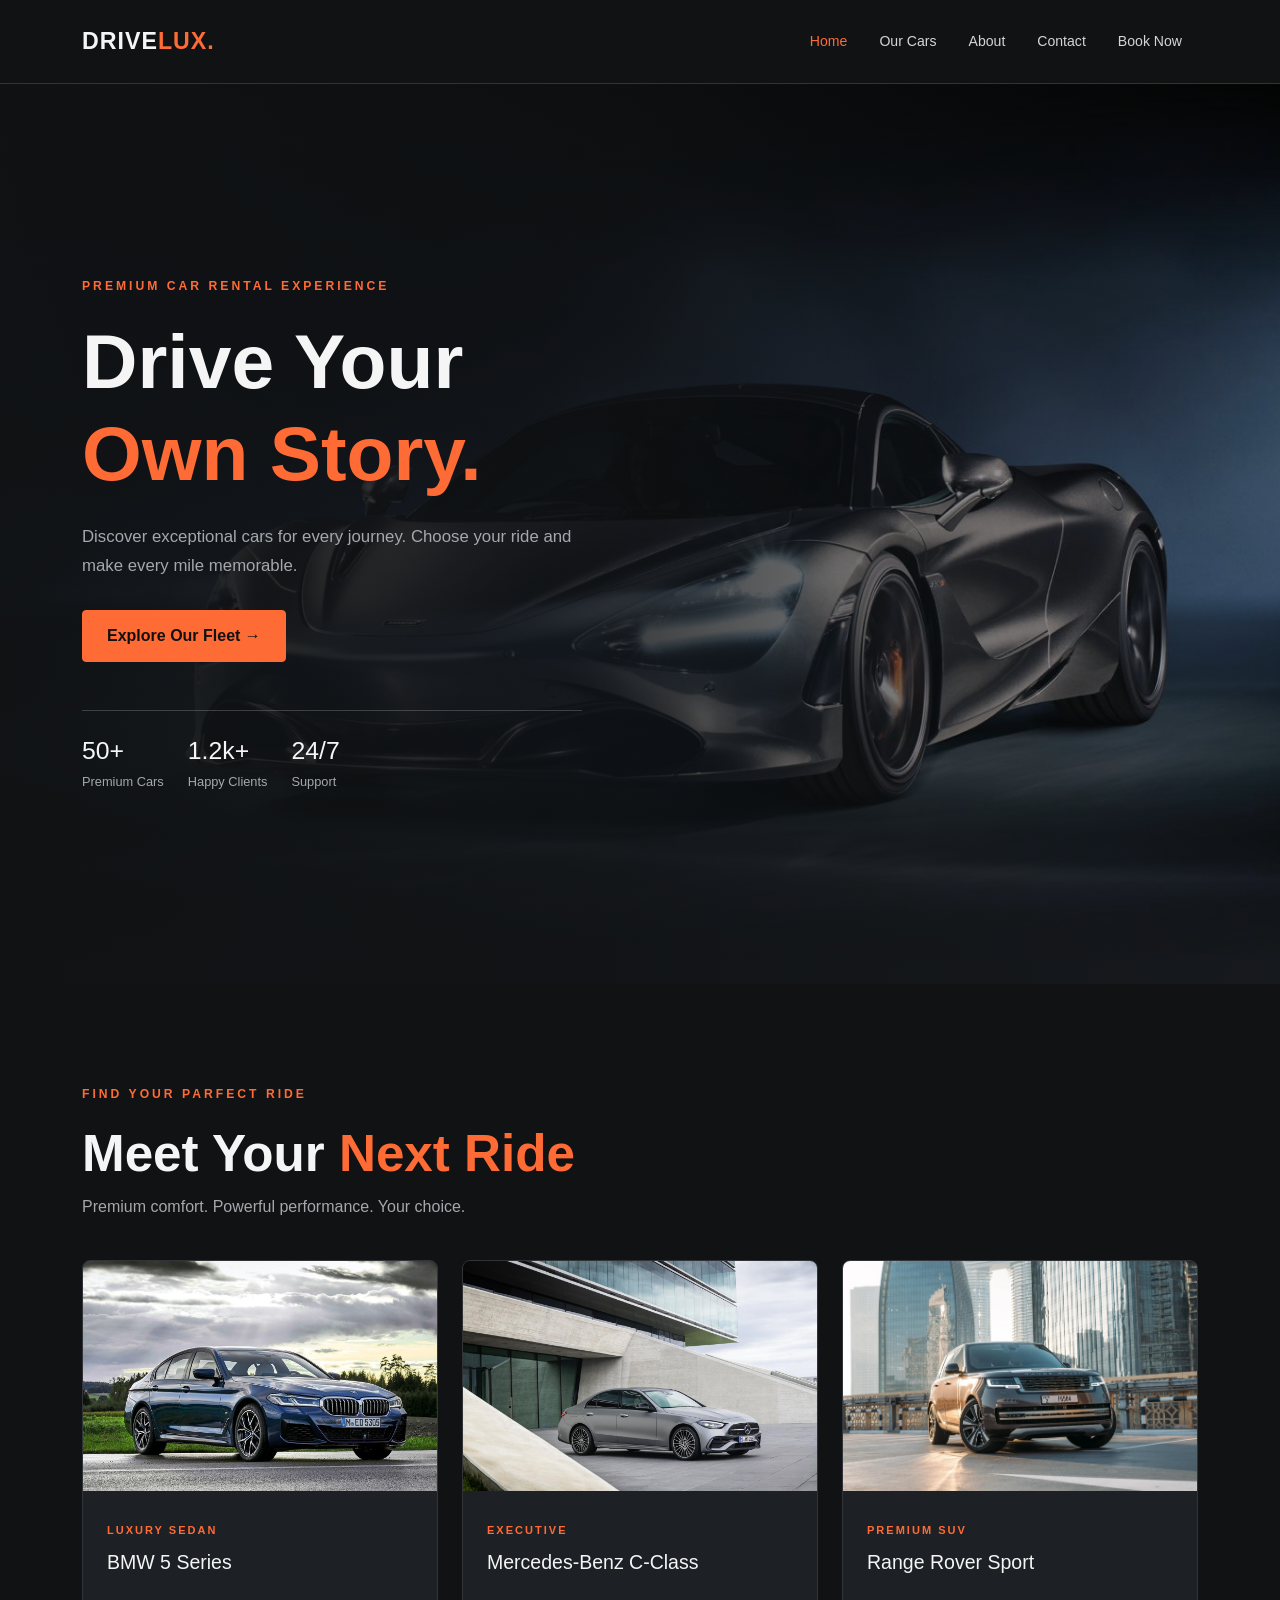
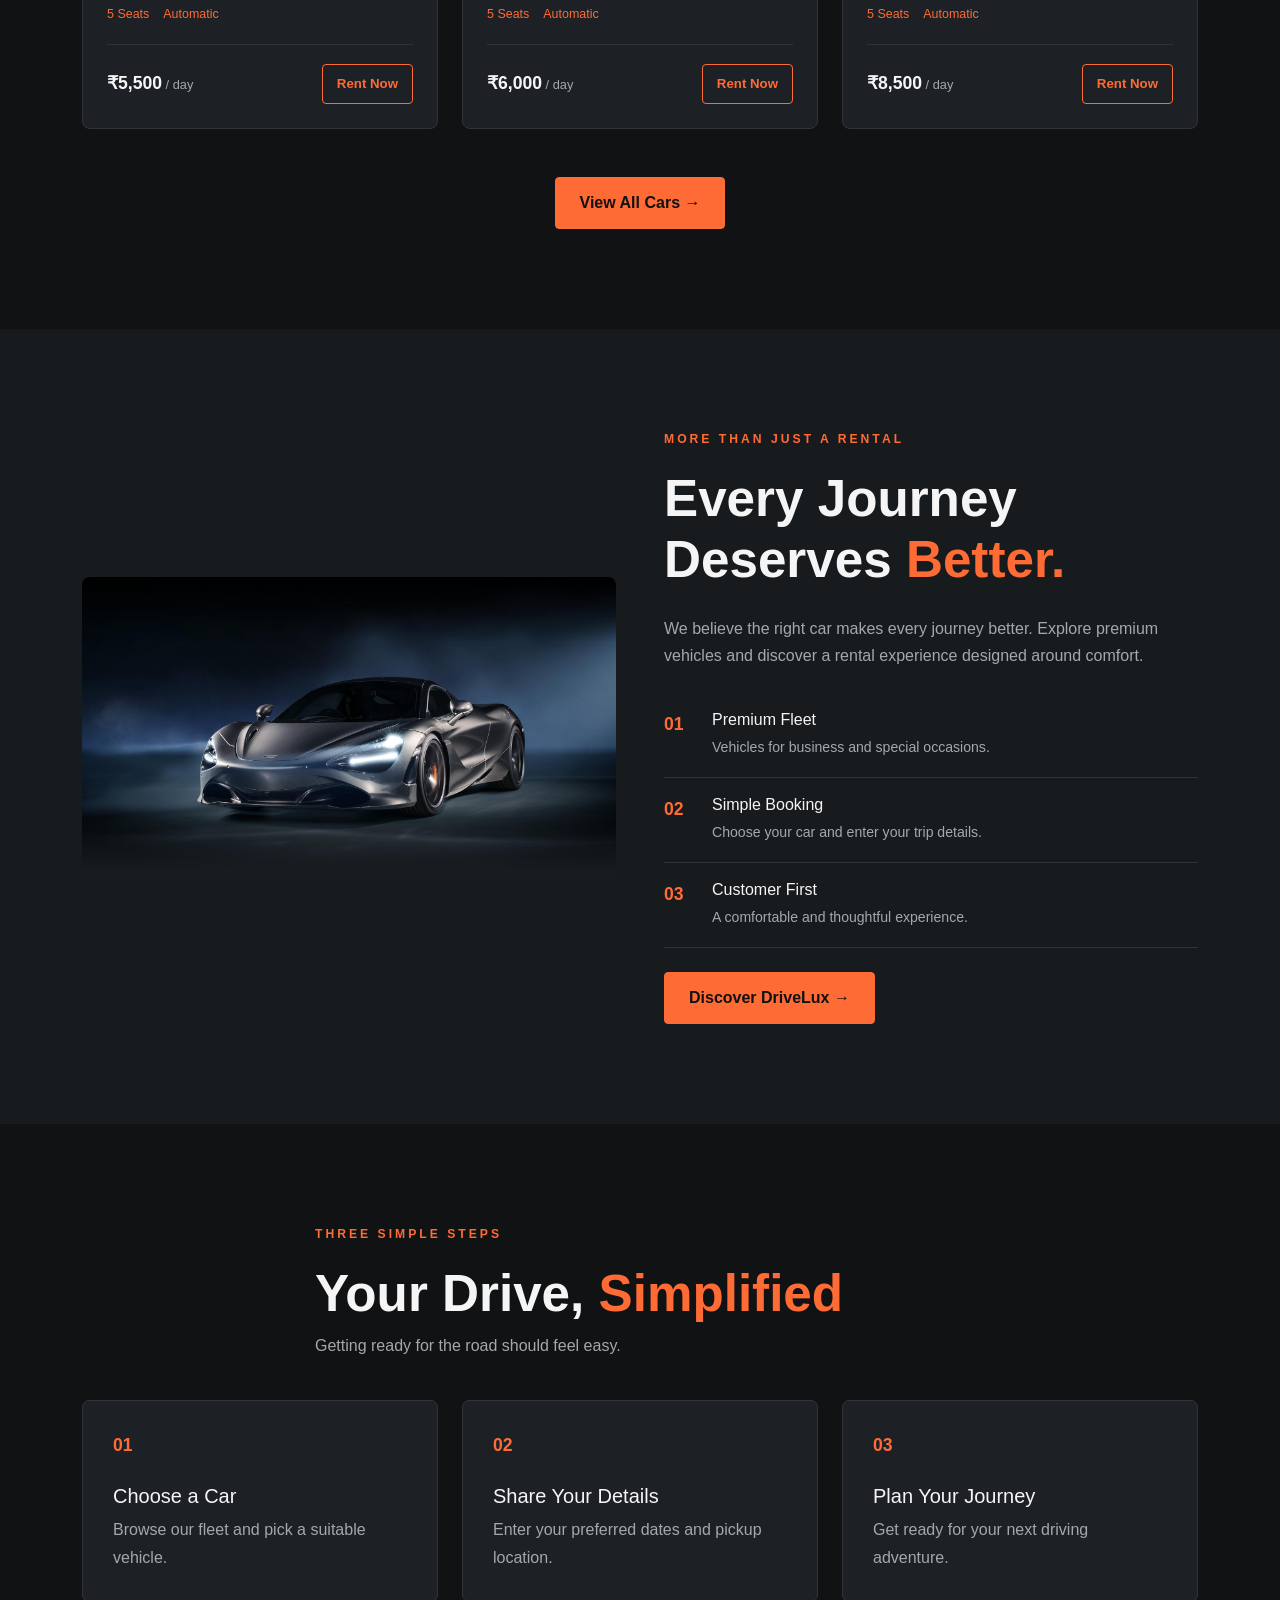
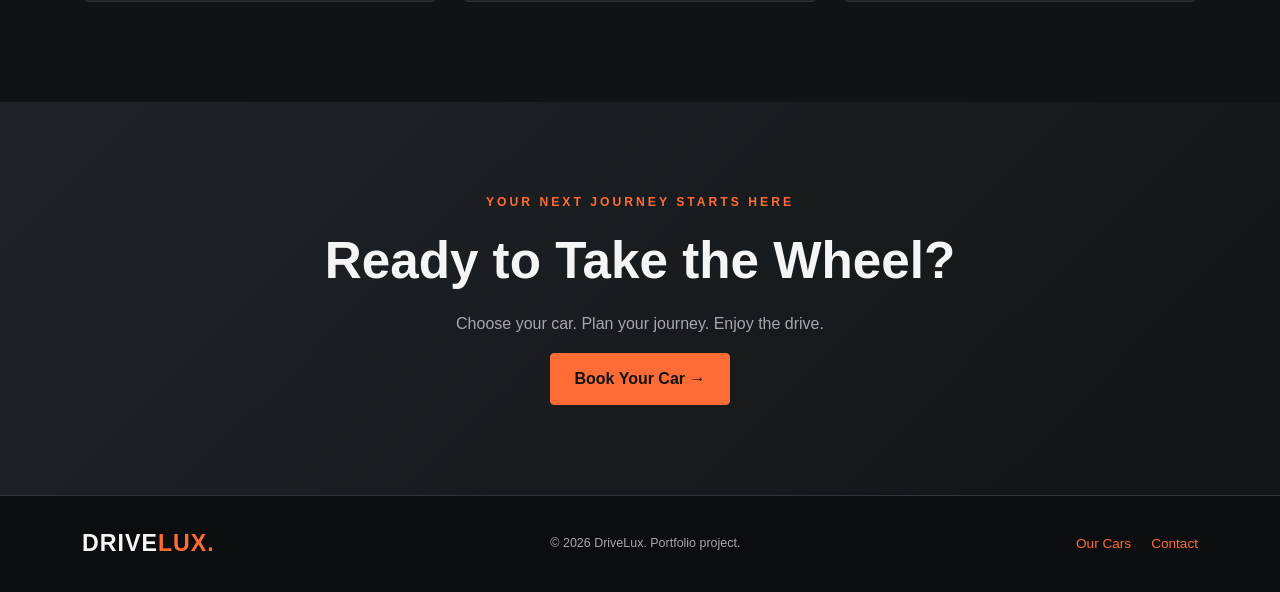
==== index.html @ 6ef49164 "Initial commit: DriveLux website" ====
<!DOCTYPE html>
<html lang="en">
<head>
    <meta charset="UTF-8">
    <meta name="viewport" content="width=device-width, initial-scale=1.0">
    <title>DriveLux | Premium Car Rentals</title>

    <link rel="stylesheet" href="Bootstrap/bootstrap.min.css">

    <link rel="stylesheet" href="style.css">
</head>
<body>
    
    <!-- Navbar -->

    <nav class="navbar navbar-dark custom-nav">

        <div class="container">

            <a href="index.html" class="navbar-brand fw-bold">
                DRIVE<span>LUX.</span>
            </a>

            <div class="navbar-nav flex-row flex-wrap">

                <a href="index.html" class="nav-link px-2 px-md-3 active">Home</a>

                <a href="cars.html" class="nav-link px-2 px-md-3">Our Cars</a>

                <a href="about.html" class="nav-link px-2 px-md-3">About</a>

                <a href="contact.html" class="nav-link px-2 px-md-3">Contact</a>

                <a href="booking.html" class="nav-link px-2 px-md-3">Book Now</a>
            </div>
        </div>
    </nav>

    <!-- Hero Section -->

    <header class="hero-section">

        <div class="container">

            <div class="row align-items-center min-vh-100">

                <div class="col-lg-7 hero-content">

                    <p class="eyebrow">
                        PREMIUM CAR RENTAL EXPERIENCE
                    </p>

                    <h1>
                        Drive Your<br>
                        <span>Own Story.</span>
                    </h1>

                    <p class="hero-text">
                        Discover exceptional cars for every journey.
                        Choose your ride and make every mile memorable.
                    </p>

                    <a href="cars.html" class="btn btn-accent">
                        Explore Our Fleet →
                    </a>

                    <div class="hero-stats d-flex gap-4 mt-5 flex-wrap">

                        <div>
                            <h3>50+</h3>
                            <p>Premium Cars</p>
                        </div>

                        <div>
                            <h3>1.2k+</h3>
                            <p>Happy Clients</p>
                        </div>

                        <div>
                            <h3>24/7</h3>
                            <p>Support</p>
                        </div>
                    </div>
                </div>
            </div>
        </div>
    </header>

    <!-- Featured Cars -->

    <section class="section-padding">

        <div class="container">

            <div class="section-heading">

                <p class="eyebrow">FIND YOUR PARFECT RIDE</p>

                <h2>
                    Meet Your
                    <span>Next Ride</span>
                </h2>

                <p>Premium comfort. Powerful performance. Your choice.</p>
            </div>

            <div class="row g-4 mt-3">

                <div class="col-md-6 col-lg-4">

                    <div class="car-card">

                        <img src="img/bmw.jpg" alt="BMW luxury sedan" class="img-fluid car-image">

                        <div class="car-info">
                            <span class="car-type">LUXURY SEDAN</span>
                            <h3>BMW 5 Series</h3>

                            <div class="car-details">
                                <span>5 Seats</span>
                                <span>Automatic</span>
                            </div>

                            <div class="car-bottom">
                                <p><strong>₹5,500</strong> / day</p>

                                <a href="booking.html" class="btn btn-outline-accent">
                                    Rent Now
                                </a>
                            </div>
                        </div>
                    </div>
                </div>

                <div class="col-md-6 col-lg-4">

                    <div class="car-card">

                        <img src="img/mercedes.jpg" alt="Mercedes-Benz sedan" class="img-fluid car-image">

                        <div class="car-info">
                            <span class="car-type">EXECUTIVE</span>
                            <h3>Mercedes-Benz C-Class</h3>

                            <div class="car-details">
                                <span>5 Seats</span>
                                <span>Automatic</span>
                            </div>

                            <div class="car-bottom">

                                <p><strong>₹6,000</strong> / day</p>

                                <a href="booking.html" class="btn btn-outline-accent">
                                    Rent Now
                                </a>
                            </div>
                        </div>
                    </div>
                </div>

                <div class="col-md-6 col-lg-4">
                    
                    <div class="car-card">

                        <img src="img/suv.jpg" alt="Premium SUV" class="img-fluid car-image">

                        <div class="car-info">
                            <span class="car-type">PREMIUM SUV</span>
                            <h3>Range Rover Sport</h3>

                            <div class="car-details">
                                <span>5 Seats</span>
                                <span>Automatic</span>
                            </div>

                            <div class="car-bottom">
                                <p><strong>₹8,500</strong> / day</p>

                                <a href="booking.html" class="btn btn-outline-accent">
                                    Rent Now
                                </a>
                            </div>
                        </div>
                    </div>
                </div>

            </div>

            <div class="text-center mt-5">

                <a href="cars.html" class="btn btn-accent">
                    View All Cars →
                </a>
            </div>
        </div>
    </section>

    <!-- About Preview -->
     
    <section class="about-section section-padding">

        <div class="container">

            <div class="row align-items-center g-5">

                <div class="col-lg-6">

                    <img src="img/hero-car.jpg" alt="Luxury car" class="img-fluid about-image">
                    
                </div>

                <div class="col-lg-6">

                    <p class="eyebrow">MORE THAN JUST A RENTAL</p>

                    <h2>
                        Every Journey<br>
                        Deserves <span>Better.</span>
                    </h2>

                    <p class="about-text">
                        We believe the right car makes every journey
                        better. Explore premium vehicles and discover
                        a rental experience designed around comfort.
                    </p>

                    <div class="feature-line">

                        <span>01</span>

                        <div>
                            <h4>Premium Fleet</h4>
                            <p>Vehicles for business and special occasions.</p>
                        </div>
                    </div>

                    <div class="feature-line">

                        <span>02</span>

                        <div>
                            <h4>Simple Booking</h4>
                            <p>Choose your car and enter your trip details.</p>
                        </div>
                    </div>

                    <div class="feature-line">

                        <span>03</span>

                        <div>
                            <h4>Customer First</h4>
                            <p>A comfortable and thoughtful experience.</p>
                        </div>
                    </div>

                    <a href="about.html" class="btn btn-accent mt-4">
                        Discover DriveLux →
                    </a>
                </div>
            </div>
        </div>
    </section>


    <!-- How It Works -->

    <section class="section-padding">

        <div class="container">

            <div class="section-heading text mx-auto">

                <p class="eyebrow">THREE SIMPLE STEPS</p>

                <h2>Your Drive, <span>Simplified</span></h2>

                <p>
                    Getting ready for the road should feel easy.
                </p>
            </div>

            <div class="row g-4 mt-3">

                <div class="col-md-4">

                    <div class="step-card">

                        <span>01</span>

                        <h3>Choose a Car</h3>
                        <p>Browse our fleet and pick a suitable vehicle.</p>
                    </div>
                </div>

                <div class="col-md-4">

                    <div class="step-card">

                        <span>02</span>

                        <h3>Share Your Details</h3>
                        <p>Enter your preferred dates and pickup location.</p>
                    </div>
                </div>

                <div class="col-md-4">

                    <div class="step-card">

                        <span>03</span>

                        <h3>Plan Your Journey</h3>
                        <p>Get ready for your next driving adventure.</p>
                    </div>
                </div>
            </div>
        </div>
    </section>

    <!-- Call to Action -->

    <section class="cta-section">

        <div class="container text-center">

            <p class="eyebrow">YOUR NEXT JOURNEY STARTS HERE</p>
            <h2>Ready to Take the Wheel?</h2>
            <p>Choose your car. Plan your journey. Enjoy the drive.</p>

            <a href="booking.html" class="btn btn-accent mt-3">
                Book Your Car →
            </a>
        </div>
    </section>

    <!-- Footer -->

    <footer class="site-footer">

        <div class="container footer-inner">

            <a href="index.html" class="navbar-brand fw-bold">
                DRIVE<span>LUX.</span>
            </a>

            <p>© 2026 DriveLux. Portfolio project.</p>

            <div class="footer-links">
                <a href="cars.html">Our Cars</a>
                <a href="contact.html">Contact</a>
            </div>
        </div>
    </footer>
</body>
</html>
---- style.css ----
/* =========================
   1. GLOBAL STYLES
========================= */

:root {
    --black: #101214;
    --dark: #181b1e;
    --card: #1d2125;
    --orange: #ff6b35;
    --white: #f5f5f5;
    --muted: #a4a8ad;
    --border: #303438;
}

* {
    box-sizing: border-box;
}

html {
    scroll-behavior: smooth;
    scroll-padding-top: 90px;
}

body {
    margin: 0;
    background: var(--black);
    color: var(--white);
    font-family: Arial, Helvetica, sans-serif;
    line-height: 1.7;
}

h1, h2, h3, h4 {
    margin-top: 0;
    line-height: 1.2;
}

h1 {
    font-size: clamp(2.8rem, 6vw, 5.5rem);
    font-weight: 800;
}

h2 {
    font-size: clamp(2rem, 4vw, 3.2rem);
    font-weight: 750;
}

p {
    color: var(--muted);
}

a {
    text-decoration: none;
}

span {
    color: var(--orange);
}

.section-padding {
    padding: 100px 0;
}

.eyebrow {
    color: var(--orange);
    font-size: 0.76rem;
    font-weight: 700;
    letter-spacing: 3px;
    margin-bottom: 18px;
}

/* =========================
   2. NAVBAR
========================= */

.custom-nav {
    background: #101214;
    border-bottom: 1px solid var(--border);
    padding: 17px 0;
}

.navbar-brand {
    color: var(--white);
    font-size: 1.45rem;
    letter-spacing: 1px;
}

.navbar-brand span {
    color: var(--orange);
}

.navbar .nav-link {
    color: #d3d5d7;
    font-size: 0.88rem;
    transition: color 0.3s ease;
}

.navbar .nav-link:hover,
.navbar .nav-link.active {
    color: var(--orange);
}

/* =========================
   3. BUTTONS
========================= */

.btn-accent {
    display: inline-block;
    background: var(--orange);
    color: #111;
    border: 1px solid var(--orange);
    border-radius: 4px;
    padding: 13px 24px;
    font-weight: 700;
    transition: 0.3s ease;
}

.btn-accent:hover {
    background: transparent;
    color: var(--orange);
}

.button-arrow {
    color: inherit;
}

.btn-outline-accent {
    color: var(--orange);
    border: 1px solid var(--orange);
    border-radius: 4px;
    padding: 9px 14px;
    font-size: 0.83rem;
    font-weight: 700;
}

.btn-outline-accent:hover {
    background: var(--orange);
    color: #111;
}

/* =========================
   4. HOME HERO
========================= */

.hero-section {
    min-height: 100vh;
    background:
        linear-gradient(
            90deg,
            rgba(16, 18, 20, 0.98),
            rgba(16, 18, 20, 0.80),
            rgba(16, 18, 20, 0.22)
        ),
        url("img/hero-car.jpg") center / cover no-repeat;
}

.hero-content {
    padding-top: 60px;
    padding-bottom: 60px;
}

.hero-content h1 {
    margin-bottom: 24px;
}

.hero-content h1 span {
    color: var(--orange);
}

.hero-text {
    max-width: 500px;
    font-size: 1.05rem;
    margin-bottom: 30px;
}

.hero-stats {
    border-top: 1px solid #ffffff30;
    padding-top: 25px;
    max-width: 500px;
}

.hero-stats h3 {
    font-size: 1.55rem;
    margin-bottom: 5px;
}

.hero-stats p {
    font-size: 0.8rem;
    margin-bottom: 0;
}

/* =========================
   5. SECTION HEADINGS
========================= */

.section-heading {
    max-width: 650px;
}

.section-heading h2 span {
    color: var(--orange);
}

.section-heading > p:last-child {
    margin-bottom: 0;
}

/* =========================
   6. CAR CARDS
========================= */

.car-card {
    height: 100%;
    background: var(--card);
    border: 1px solid var(--border);
    border-radius: 8px;
    overflow: hidden;
    transition: transform 0.3s ease,
                border-color 0.3s ease;
}

.car-card:hover {
    transform: translateY(-6px);
    border-color: var(--orange);
}

.car-image {
    display: block;
    width: 100%;
    height: 230px;
    object-fit: cover;
    background: #272b2f;
}

.car-info {
    padding: 24px;
}

.car-type {
    display: inline-block;
    color: var(--orange);
    font-size: 0.69rem;
    letter-spacing: 2px;
    font-weight: 700;
    margin-bottom: 12px;
}

.car-info h3 {
    font-size: 1.22rem;
    margin-bottom: 14px;
}

.car-info > p {
    font-size: 0.9rem;
    min-height: 48px;
}

.car-details {
    display: flex;
    gap: 14px;
    flex-wrap: wrap;
    padding: 15px 0 19px;
    border-bottom: 1px solid var(--border);
    color: var(--muted);
    font-size: 0.78rem;
}

.car-bottom {
    display: flex;
    justify-content: space-between;
    align-items: center;
    gap: 12px;
    flex-wrap: wrap;
    padding-top: 19px;
}

.car-bottom p {
    margin-bottom: 0;
    font-size: 0.8rem;
}

.car-bottom strong {
    color: var(--white);
    font-size: 1.1rem;
}

/* =========================
   7. ABOUT SECTION
========================= */

.about-section {
    background: var(--dark);
}

.about-image {
    width: 100%;
    min-height: 300px;
    max-height: 540px;
    object-fit: cover;
    border-radius: 8px;
}

.about-text {
    margin: 24px 0;
}

.feature-line {
    display: flex;
    gap: 20px;
    padding: 17px 0;
    border-bottom: 1px solid var(--border);
}

.feature-line > span,
.summary-point > span {
    font-size: 1.1rem;
    font-weight: 800;
    color: var(--orange);
    flex: 0 0 28px;
}

.feature-line h4,
.summary-point h4 {
    font-size: 1rem;
    margin-bottom: 7px;
}

.feature-line p,
.summary-point p {
    margin-bottom: 0;
    font-size: 0.88rem;
}

/* =========================
   8. HOW IT WORKS
========================= */

.step-card,
.value-card {
    height: 100%;
    padding: 30px;
    background: var(--card);
    border: 1px solid var(--border);
    border-radius: 7px;
}

.step-card > span,
.value-number {
    display: inline-block;
    color: var(--orange);
    font-size: 1.1rem;
    font-weight: 800;
    margin-bottom: 24px;
}

.step-card h3,
.value-card h3 {
    font-size: 1.25rem;
}

.step-card p,
.value-card p {
    margin-bottom: 0;
}

/* =========================
   9. CALL TO ACTION
========================= */

.cta-section {
    padding: 90px 20px;
    background: linear-gradient(135deg, #202428, #121416);
}

.cta-section h2 {
    margin-bottom: 18px;
}

.cta-section > .container > p:not(.eyebrow) {
    margin-bottom: 0;
}

/* =========================
   10. INNER PAGE BANNERS
========================= */

.page-banner {
    padding: 78px 0;
    background: linear-gradient(120deg, #22272b, #101214 75%);
    border-bottom: 1px solid var(--border);
}

.page-banner h1 {
    font-size: clamp(2.5rem, 5.5vw, 4.4rem);
    margin-bottom: 18px;
}

.page-banner h1 span {
    color: var(--orange);
}

.page-banner .container > p:last-of-type {
    max-width: 680px;
    margin-bottom: 0;
}

.fleet-tags {
    display: flex;
    gap: 10px;
    flex-wrap: wrap;
    margin-top: 28px;
}

.fleet-tags span {
    color: #e9e9e9;
    border: 1px solid #44494e;
    padding: 7px 13px;
    border-radius: 30px;
    font-size: 0.8rem;
}

.note-panel {
    background: #1a1e21;
    border-left: 3px solid var(--orange);
    padding: 18px 20px;
    color: var(--muted);
    font-size: 0.9rem;
}

.note-panel strong {
    color: var(--white);
}

/* =========================
   11. BOOKING FORMS
========================= */

.booking-card,
.booking-summary,
.contact-info-card {
    height: 100%;
    padding: 32px;
    background: var(--card);
    border: 1px solid var(--border);
    border-radius: 8px;
}

.booking-card h2,
.booking-summary h2,
.contact-info-card h2 {
    font-size: 1.8rem;
}

.form-intro {
    margin-bottom: 30px;
}

.form-heading {
    font-size: 1rem;
    margin: 30px 0 20px;
    padding-bottom: 14px;
    border-bottom: 1px solid var(--border);
}

.form-label {
    color: #e8e9ea;
    font-size: 0.88rem;
    font-weight: 600;
}

.form-control,
.form-select {
    min-height: 48px;
    background-color: #131619;
    border: 1px solid #393e43;
    border-radius: 4px;
    color: var(--white);
}

.form-control::placeholder {
    color: #777e85;
}

.form-control:focus,
.form-select:focus {
    background-color: #131619;
    color: var(--white);
    border-color: var(--orange);
    box-shadow: 0 0 0 0.2rem #ff6b3525;
}

.form-select option {
    background: #131619;
    color: var(--white);
}

textarea.form-control {
    min-height: 110px;
}

.privacy-note {
    font-size: 0.76rem;
    text-align: center;
    margin-bottom: 0;
}

.summary-image {
    width: 100%;
    height: 220px;
    object-fit: cover;
    border-radius: 5px;
    margin: 20px 0 25px;
}

.summary-point {
    display: flex;
    gap: 18px;
    padding: 18px 0;
    border-bottom: 1px solid var(--border);
}

.summary-notice {
    margin-top: 25px;
    padding: 20px;
    background: #141719;
    border-left: 3px solid var(--orange);
}

.summary-notice strong {
    display: block;
    margin-bottom: 12px;
}

.summary-notice p {
    line-height: 2;
    margin-bottom: 10px;
    font-size: 0.86rem;
}

.summary-notice small {
    color: var(--muted);
    font-size: 0.74rem;
}

/* =========================
   12. CONTACT PAGE
========================= */

.contact-info-card {
    background: linear-gradient(145deg, #202428, #171a1d);
}

.contact-info-card > p:not(.eyebrow) {
    margin: 22px 0 30px;
}

.contact-detail {
    display: flex;
    gap: 17px;
    padding: 20px 0;
    border-bottom: 1px solid var(--border);
}

.contact-icon {
    display: flex;
    align-items: center;
    justify-content: center;
    width: 40px;
    height: 40px;
    flex: 0 0 40px;
    background: #ff6b3518;
    border: 1px solid #ff6b3540;
    border-radius: 5px;
    font-weight: 800;
}

.contact-detail h4 {
    font-size: 1rem;
    margin-bottom: 7px;
}

.contact-detail p {
    margin-bottom: 3px;
    font-size: 0.88rem;
}

.contact-detail small {
    color: var(--muted);
    font-size: 0.75rem;
}

.contact-note {
    padding: 20px;
    margin-top: 25px;
    background: #121518;
    border-radius: 5px;
}

.contact-note strong {
    display: block;
    margin-bottom: 8px;
}

.contact-note p {
    font-size: 0.88rem;
    margin-bottom: 10px;
}

.contact-form-card {
    padding: 36px;
}

/* =========================
   13. FOOTER
========================= */

.site-footer {
    padding: 28px 0;
    border-top: 1px solid var(--border);
    background: #0b0d0f;
}

.footer-inner {
    display: flex;
    justify-content: space-between;
    align-items: center;
    flex-wrap: wrap;
    gap: 18px;
}

.site-footer p {
    margin-bottom: 0;
    font-size: 0.78rem;
}

.footer-links {
    display: flex;
    gap: 20px;
}

.footer-links a {
    color: var(--orange);
    font-size: 0.85rem;
}

.footer-links a:hover {
    color: var(--white);
}

/* =========================
   14. RESPONSIVE DESIGN
========================= */

@media (max-width: 991px) {
    .section-padding {
        padding: 72px 0;
    }

    .hero-section {
        background-position: 60% center;
    }

    .hero-content {
        padding-top: 80px;
    }
}

@media (max-width: 575px) {
    .navbar-brand {
        font-size: 1.15rem;
    }

    .navbar .nav-link {
        font-size: 0.75rem;
        padding-left: 5px !important;
        padding-right: 5px !important;
    }

    .hero-section {
        background-position: 58% center;
    }

    .hero-stats {
        gap: 18px !important;
    }

    .hero-stats h3 {
        font-size: 1.3rem;
    }

    .car-info {
        padding: 20px;
    }

    .booking-card,
    .booking-summary,
    .contact-info-card,
    .contact-form-card {
        padding: 22px;
    }

    .page-banner {
        padding: 58px 0;
    }

    .footer-inner {
        align-items: flex-start;
        flex-direction: column;
    }
}
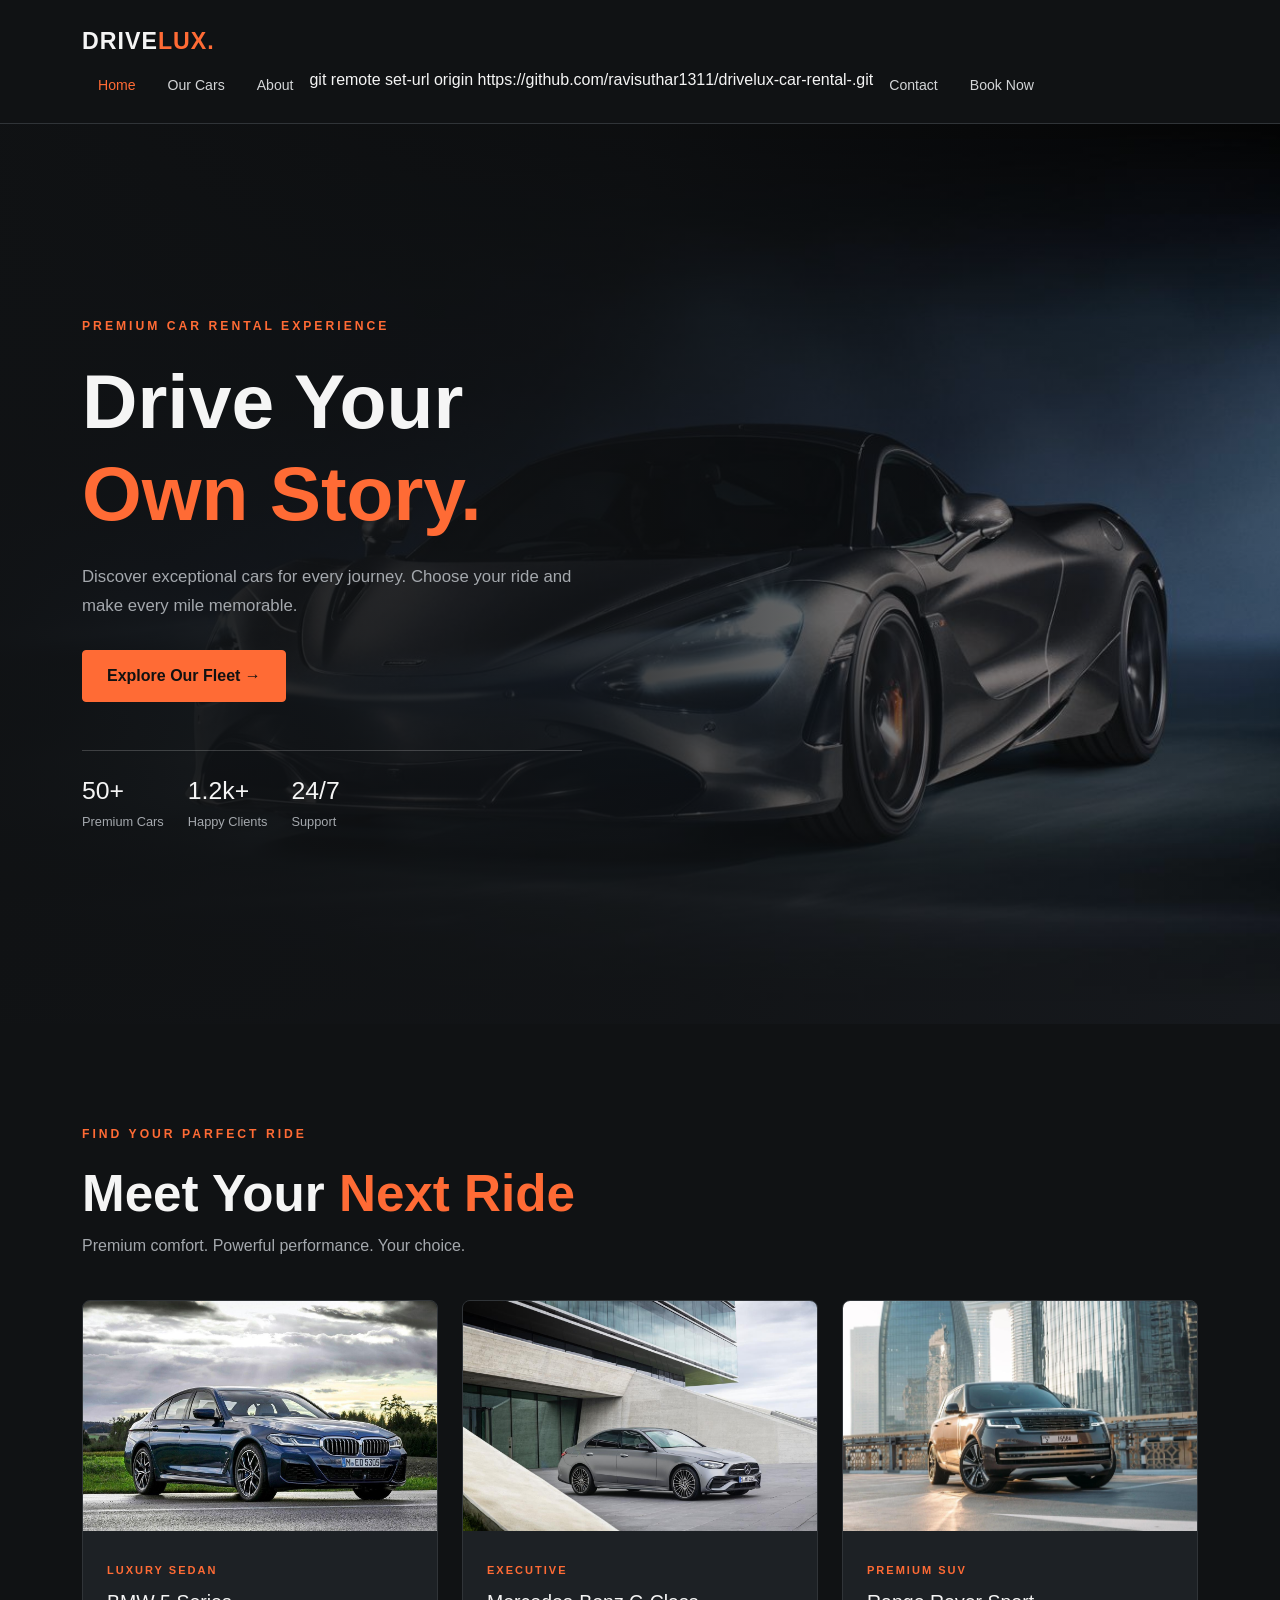
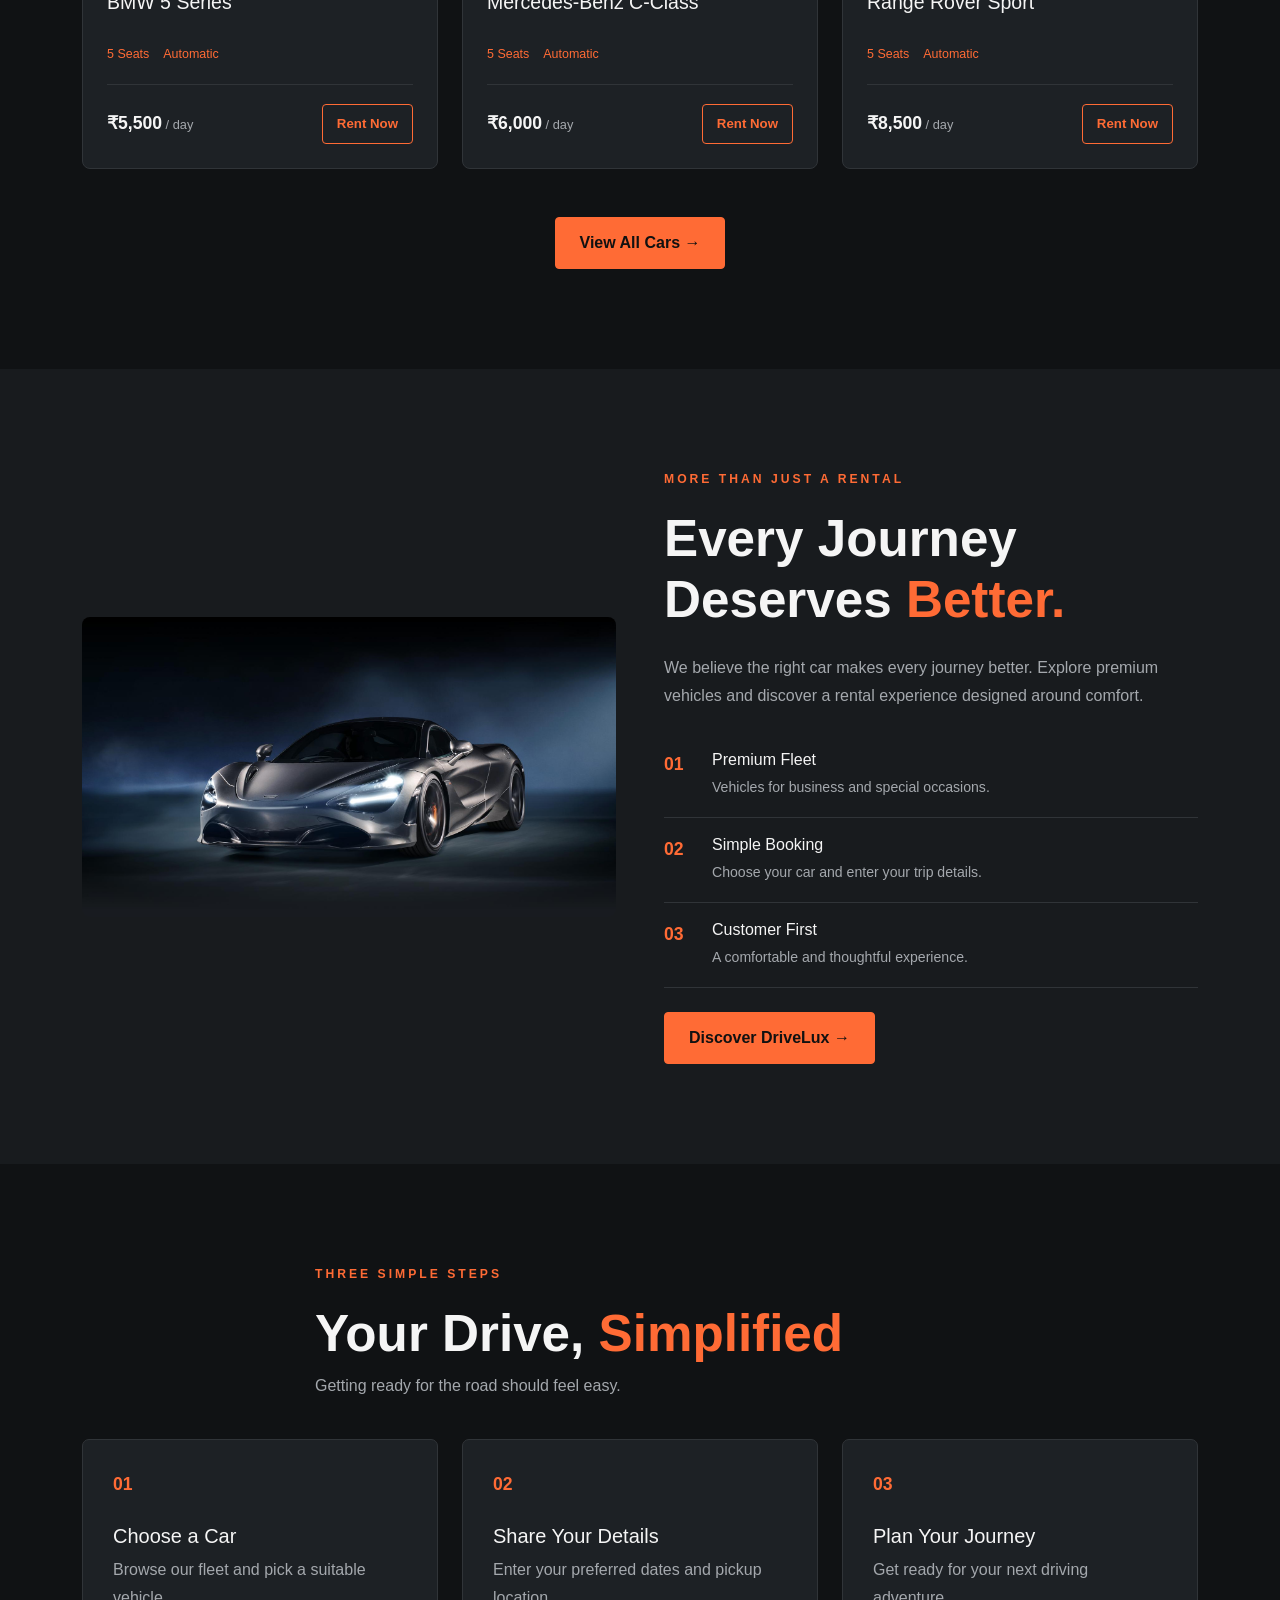
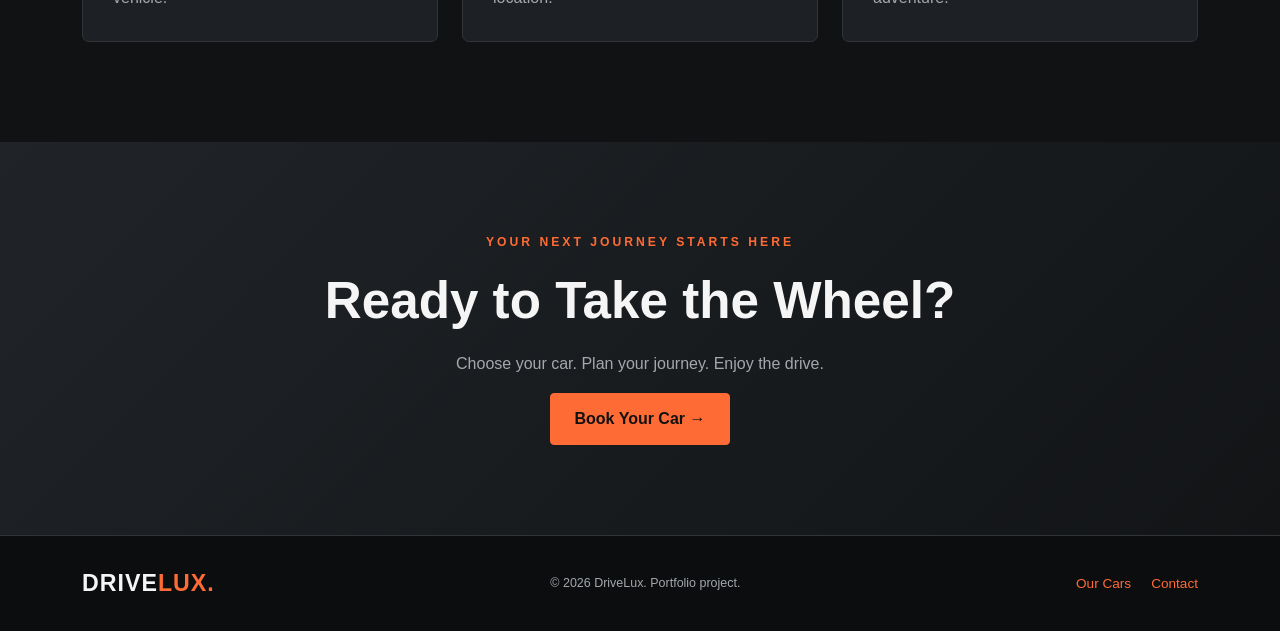
==== commit 2498254a: "Initial commit: DriveLux website" ====
--- a/index.html
+++ b/index.html
@@ -27,7 +27,7 @@
 
                 <a href="cars.html" class="nav-link px-2 px-md-3">Our Cars</a>
 
-                <a href="about.html" class="nav-link px-2 px-md-3">About</a>
+                <a href="about.html" class="nav-link px-2 px-md-3">About</a>git remote set-url origin https://github.com/ravisuthar1311/drivelux-car-rental-.git
 
                 <a href="contact.html" class="nav-link px-2 px-md-3">Contact</a>
 
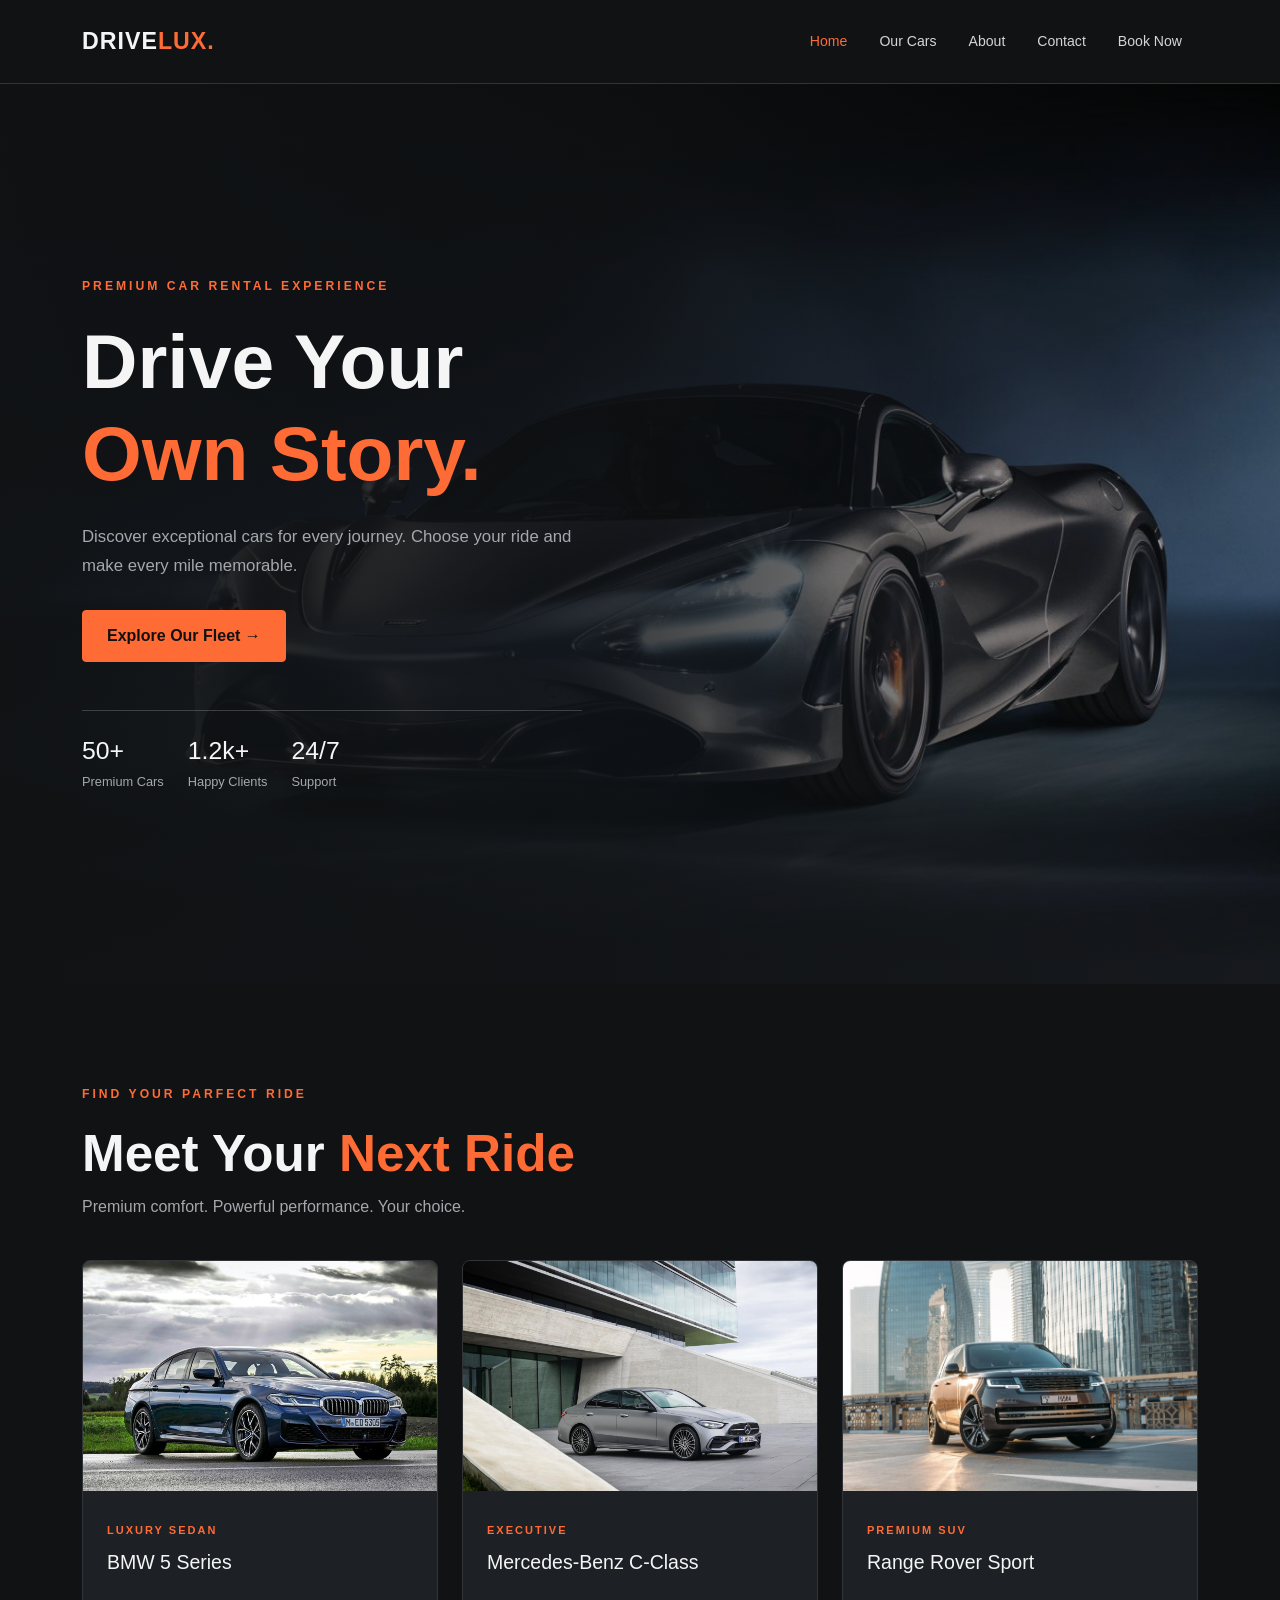
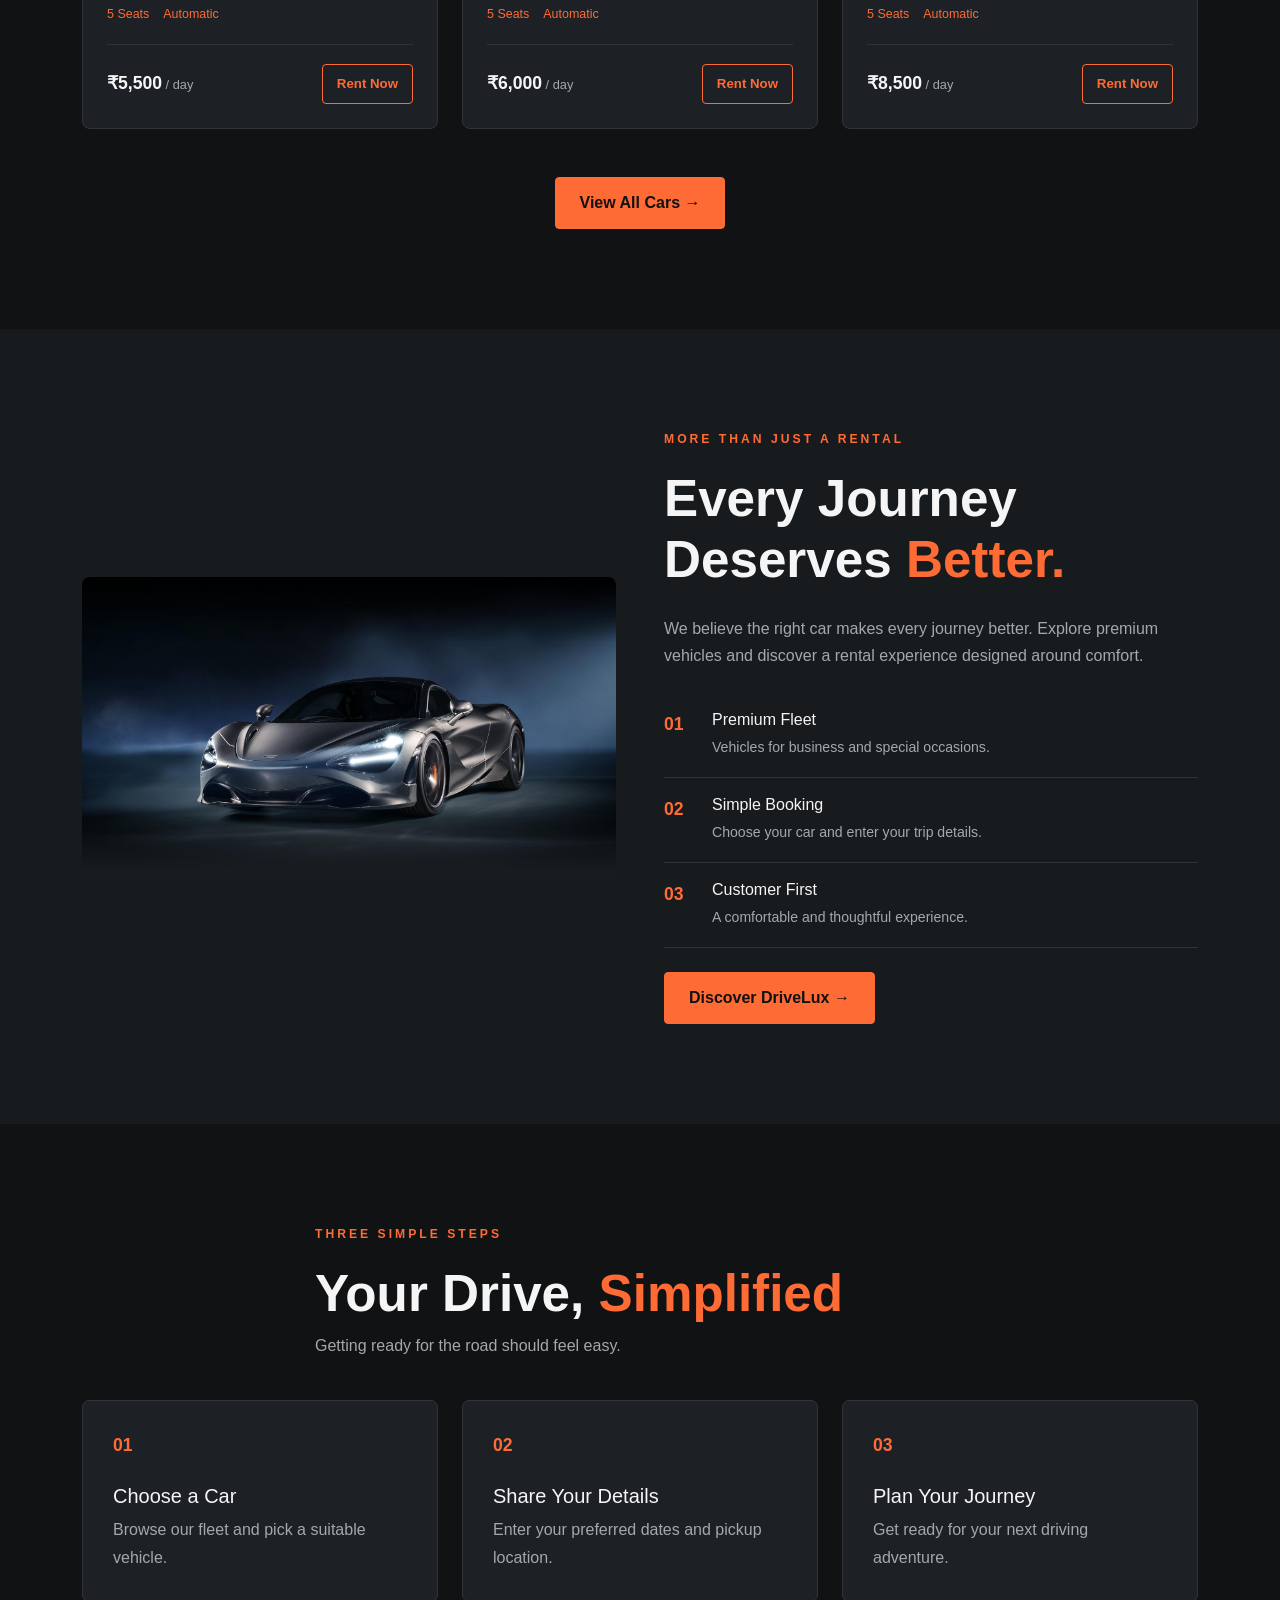
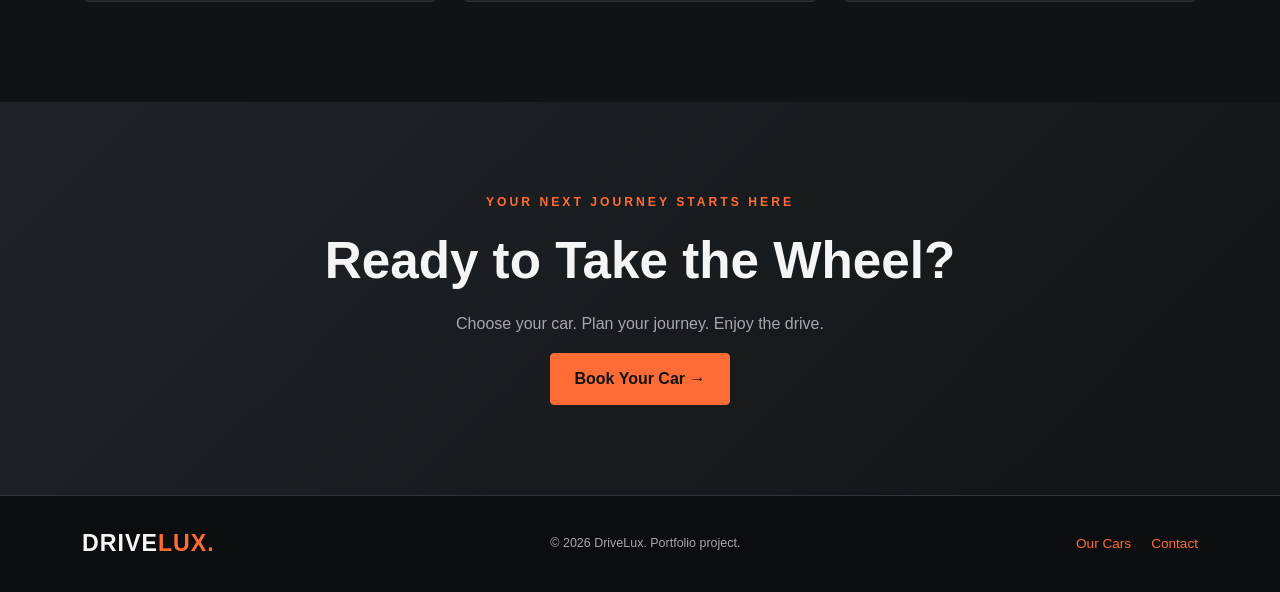
==== commit 5bf051fc: "Fix accidental Git command in navbar" ====
--- a/index.html
+++ b/index.html
@@ -27,8 +27,8 @@
 
                 <a href="cars.html" class="nav-link px-2 px-md-3">Our Cars</a>
 
-                <a href="about.html" class="nav-link px-2 px-md-3">About</a>git remote set-url origin https://github.com/ravisuthar1311/drivelux-car-rental-.git
-
+                <a href="about.html" class="nav-link px-2 px-md-3">About</a>
+                
                 <a href="contact.html" class="nav-link px-2 px-md-3">Contact</a>
 
                 <a href="booking.html" class="nav-link px-2 px-md-3">Book Now</a>
